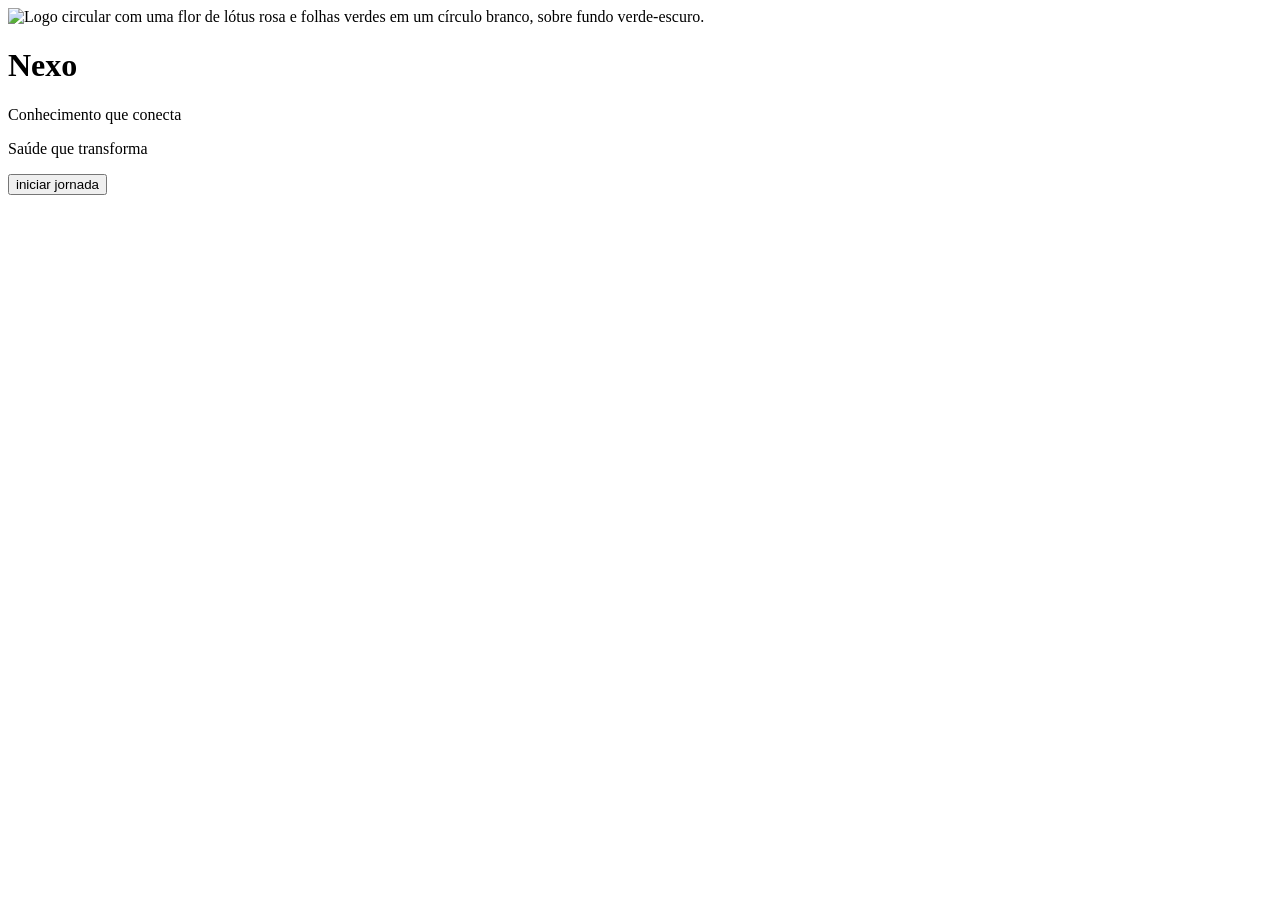
==== html/index.html @ b9619164 "criação do inicio" ====
<!DOCTYPE html>
<html lang="pt-br">
<head>
    <meta charset="UTF-8">
    <meta name="viewport" content="width=device-width, initial-scale=1.0">
    <meta name="description" content="Tela de inicio do projeto Nexo">
   
    <title>Projeto Nexo</title>
</head>
<body>

    <header>
        <img src="" alt="Logo circular com uma flor de lótus rosa e folhas verdes em um círculo branco, sobre fundo verde-escuro.">
        <h1> Nexo </h1>
    </header>

    <main>
        <section>
            <p> Conhecimento que conecta </p>
            <p> Saúde que transforma </p>

            <button> iniciar jornada </button>
        </section>
    </main>
    
</body>
</html>
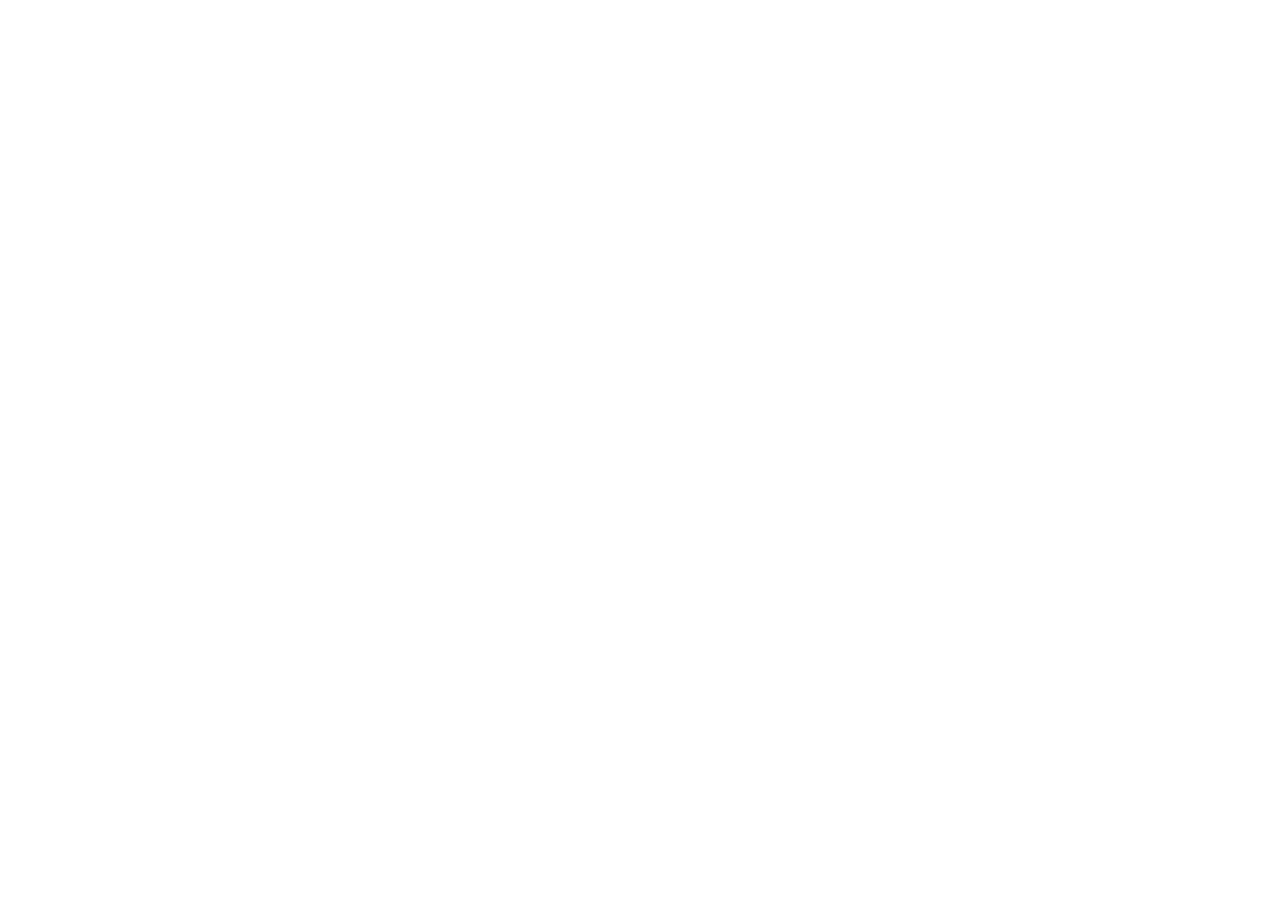
==== commit 235283c5: "criação do index" ====
--- a/html/index.html
+++ b/html/index.html
@@ -1,27 +1,11 @@
 <!DOCTYPE html>
-<html lang="pt-br">
+<html lang="en">
 <head>
     <meta charset="UTF-8">
     <meta name="viewport" content="width=device-width, initial-scale=1.0">
-    <meta name="description" content="Tela de inicio do projeto Nexo">
-   
-    <title>Projeto Nexo</title>
+    <title> Nexo || Index </title>
 </head>
 <body>
-
-    <header>
-        <img src="" alt="Logo circular com uma flor de lótus rosa e folhas verdes em um círculo branco, sobre fundo verde-escuro.">
-        <h1> Nexo </h1>
-    </header>
-
-    <main>
-        <section>
-            <p> Conhecimento que conecta </p>
-            <p> Saúde que transforma </p>
-
-            <button> iniciar jornada </button>
-        </section>
-    </main>
     
 </body>
 </html>
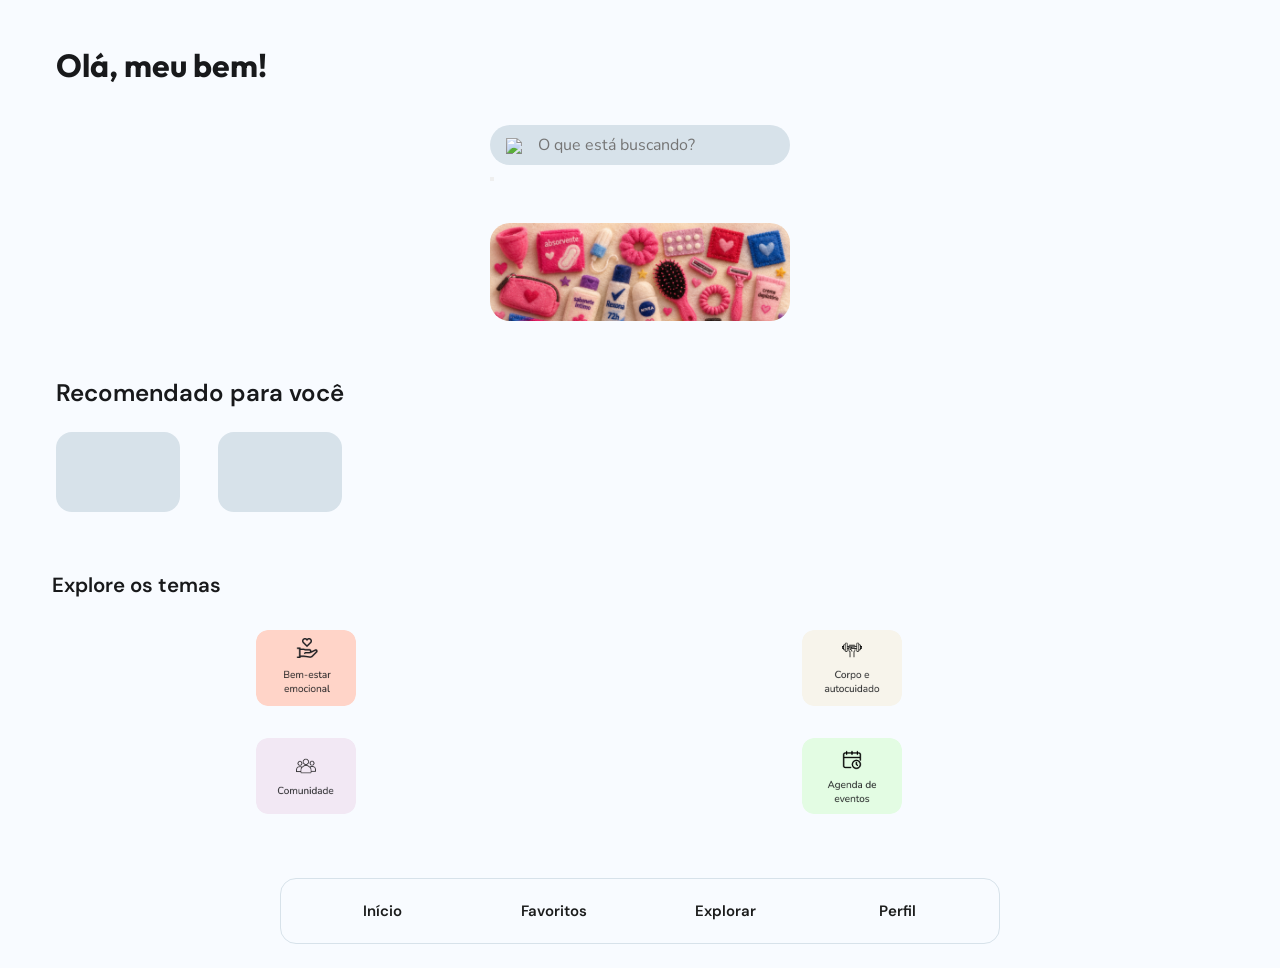
==== commit fb798e47: "criação do index" ====
--- a/html/index.html
+++ b/html/index.html
@@ -1,11 +1,95 @@
 <!DOCTYPE html>
-<html lang="en">
+<html lang="pt-br">
+
 <head>
     <meta charset="UTF-8">
     <meta name="viewport" content="width=device-width, initial-scale=1.0">
-    <title> Nexo || Index </title>
+    <link rel="preconnect" href="https://fonts.gstatic.com" crossorigin>
+    <link
+        href="https://fonts.googleapis.com/css2?family=DM+Sans:ital,opsz,wght@0,9..40,100..1000;1,9..40,100..1000&family=Inter:ital,opsz,wght@0,14..32,100..900;1,14..32,100..900&family=Nunito:ital,wght@0,200..1000;1,200..1000&family=Outfit:wght@100..900&display=swap"
+        rel="stylesheet">
+    <link rel="stylesheet" href="/css/index.css">
+    <title>Nexo || Home</title>
 </head>
+
 <body>
-    
+    <h1>Olá, meu bem!</h1>
+    <form class="form-pesquisa" action="artigos.html">
+        <label for="barraPesquisa" class="texto-acessivel">Buscar por conteúdos</label>
+        <img src="lupa-pesquisa.png" alt="">
+        <input type="search" id="barraPesquisa" name="barraPesquisa" placeholder="O que está buscando?">
+        <button class="botao-pesquisa" type="submit"><img src="lupa-pesquisa.png" alt="Pesquisar">
+        </button>
+    </form>
+    <section class="carrossel-banners">
+        <div class="agrupador-banners">
+            <div class="banner">
+                <a href="">
+                    <img src="/img/Coleção de Autocuidado em Feltro.png" alt="">
+                </a>
+            </div>
+            <div class="banner">
+                <a href="">
+                    <img src="/img/Kit Colorido de Saúde Sexual no Brasil.png" alt="">
+                </a>
+            </div>
+            <div class="banner">
+                <a href="">
+                    <img src="/img/Pins de Ansiedade e Apoio Emocional.png" alt="">
+                </a>
+            </div>
+            <div class="indicadores-carrossel">
+                <button type="button" aria-label="Mostrar carrossel-provisorio" aria-current="true"></button>
+                <button type="button" aria-label="Mostrar carrossel-provisorio-1"></button>
+                <button type="button" aria-label="Mostrar carrossel-provisorio-2"></button>
+            </div>
+        </div>
+
+    </section>
+    <section class="secao-recomendada">
+        <h2>Recomendado para você</h2>
+        <div class="grade-recomendacao">
+            <a href="" class="card-recomendacao">
+                <img src="/img/caixa.png" alt="">
+
+            </a>
+            <a href="" class="card-recomendacao">
+                <img src="/img/caixa.png" alt="">
+            </a>
+        </div>
+
+    </section>
+    <section class="explorar-temas">
+        <h2>Explore os temas</h2>
+        <div class="grade-temas">
+            <a href="" class="card-explorar">
+                <img src="/img/caixa bem-estar (2).png " alt="">
+            </a>
+            <a href="" class="card-explorar">
+                <img src="/img/caixa autocuidado.png" alt="">
+            </a>
+            <a href="" class="card-explorar">
+                <img src="/img/caixa comunidade.png" alt="">
+            </a>
+            <a href="" class="card-explorar">
+                <img src="/img/caixa eventos (2).png" alt="">
+            </a>
+        </div>
+    </section>
+    <nav>
+        <a href="">
+            <p>Início</p>
+        </a>
+        <a href="">
+            <p>Favoritos</p>
+        </a>
+        <a href="">
+            <p>Explorar</p>
+        </a>
+        <a href="">
+            <p>Perfil</p>
+        </a>
+    </nav>
 </body>
+
 </html>
--- a/css/index.css
+++ b/css/index.css
@@ -0,0 +1,360 @@
+:root{
+    --fonte-primaria: "Outfit", sans-serif;
+    --fonte-secundaria: "DM Sans", sans-serif;
+    --fonte-terciaria: "Nunito", sans-serif;
+
+    --cor--de-texto-primaria: #18191B ;
+    --cor-de-texto-secundaria: #1B1C1C;
+    --cor-primaria: #2C732C;
+    --cor-secundaria: #5B1D48;
+
+    --bg-primario: #F8FBFF;
+    --bg-secundario: #D7E2EA ;
+}
+
+*{
+    margin: 0;
+    padding: 0;
+    box-sizing: border-box;
+}
+
+html{
+    scroll-behavior: smooth;
+}
+
+body{
+    background-color: var(--bg-primario);
+}
+
+h1{
+    font-family: var(--fonte-primaria);
+   font-size: clamp(1.5rem, 5vw, 2rem);
+    font-weight: 700;
+
+    color: var(--cor--de-texto-primaria);
+
+    margin-top: clamp(24px, 5vh, 56px);
+    margin-left: clamp(20px, 5vw, 56px);
+    
+}
+
+.form-pesquisa{
+    margin-top: clamp(24px, 6vh, 40px);
+    width: 300px;
+    max-width: calc(100% - 40px);
+    position: relative;
+    margin-inline: auto;
+}
+
+.form-pesquisa img{
+    position: absolute;
+    left: 16px;
+    top: 36%;
+    transform: translateY(-50%);
+    
+    width: 16px;
+    height: 16px;
+}
+
+.form-pesquisa input{
+    font-family: var(--fonte-terciaria);
+    font-size: 16px;
+    background-color: var(--bg-secundario);
+    
+   width: 100%;
+   height: 40px;
+    
+    border-radius: 32px;
+    border: none;
+    padding: 10px 79px 10px 48px;
+}
+
+.texto-acessivel{
+    position: absolute;
+    width: 1px;
+    height: 1px;
+    padding: 0;
+    margin: -1px;
+    overflow: hidden;
+    clip: rect(0, 0, 0, 0);
+    white-space: nowrap;
+    border: 0;
+}
+
+.carrossel-banners{
+    margin-top: 40px;
+}
+
+.agrupador-banners{
+    width: min(300px, calc(100% - 40px));
+    margin-inline: auto;
+
+
+    display: flex;
+    overflow: hidden;
+    border-radius: 20px;
+}
+
+.banner{
+    flex: 0 0 100%;
+    aspect-ratio: 300 / 98;
+}
+
+.banner a{
+    display: block;
+    width: 100%;
+    height: 100%;
+}
+
+.banner img{
+    display: block;
+    width: 100%;
+    height: auto;
+    object-fit: cover;
+}
+
+.indicadores-carrossel{
+    display: flex;
+    justify-content: center;
+    align-items: center;
+    gap: 8px;
+
+    margin-top: 16px;
+}
+
+.indicadores-carrossel button{
+    width: 8px;
+    height: 8px;
+    padding: 0;
+
+    border: none;
+    border-radius: 50%;
+    background-color: var(--bg-secundario);
+}
+
+.indicadores-carrossel button[aria-current="true"]{
+    background-color: var(--cor-primaria);
+}
+
+.secao-recomendada{
+    margin-top: 56px;
+    padding-left: clamp(20px, 12.82vw, 56px);
+    padding-right: clamp(20px, 21.92vw, 96px);
+}
+
+.secao-recomendada h2{
+    font-family: var(--fonte-secundaria);
+    color: var(--cor--de-texto-primaria);
+    font-size: clamp(20px, 5.48vw, 24px);
+    font-weight: 600;
+    margin-bottom: 24px
+}
+
+.grade-recomendacao{
+    display: flex;
+    flex-direction: row;
+    align-items: center;
+    gap: clamp(16px, 3vw, 48px);
+    flex-wrap: wrap;
+}
+
+.card-recomendacao img{
+    width: clamp(100px, 16vw, 124px);
+    height: auto;
+    max-width: 100%;
+    object-fit: cover;
+    border-radius: 16px;
+    aspect-ratio: 124 / 80;
+}
+
+.explorar-temas{
+    margin-top: 56px;
+        padding-left: clamp(20px, 4.1vw, 56px);
+    padding-right: clamp(20px, 13.6vw, 186px);
+}
+
+.explorar-temas h2{
+    font-family: var(--fonte-secundaria);
+    font-size: clamp(20px, 1.6vw, 24px);
+    font-weight: 600;
+    color: var(--cor--de-texto-primaria);
+    margin-bottom: 32px;
+}
+
+.grade-temas{
+    display: grid;grid-template-columns: repeat(2, 1fr);
+    column-gap: clamp(12px, 3vw, 48px);
+    row-gap: clamp(24px, 4vw, 32px);
+    align-items: center;
+}
+
+.card-explorar{
+    display: flex;
+    flex-direction: column;
+    align-items: center;
+}
+
+.card-explorar img{
+    width: clamp(80px, 25.64vw, 100px);
+    height: auto;
+    max-width: 100%;
+    border-radius: 12px;
+    aspect-ratio: 100 / 76;
+    object-fit: cover;
+}
+
+
+/* =========================================
+   NAVEGAÇÃO PRINCIPAL
+========================================= */
+
+nav {
+    position: fixed;
+    z-index: 1000;
+
+    bottom: 0;
+    left: 0;
+
+    width: 100%;
+    min-height: 68px;
+
+    display: flex;
+    justify-content: space-around;
+    align-items: center;
+
+    padding: 8px 12px;
+
+    background-color: var(--bg-primario);
+    border-top: 1px solid var(--bg-secundario);
+
+    box-shadow: 0 -4px 16px rgba(0, 0, 0, 0.05);
+
+    /* Compatibilidade com celulares com barra de gestos */
+    padding-bottom: max(8px, env(safe-area-inset-bottom));
+}
+
+/* Links */
+
+nav a {
+    flex: 1;
+    min-width: 0;
+    min-height: 48px;
+
+    display: flex;
+    justify-content: center;
+    align-items: center;
+
+    padding: 10px 6px;
+
+    border-radius: 12px;
+
+    color: var(--cor-de-texto-secundaria);
+    text-decoration: none;
+
+    font-family: var(--fonte-secundaria);
+    font-size: 14px;
+    font-weight: 600;
+
+    transition:
+        background-color 0.2s ease,
+        color 0.2s ease;
+}
+
+/* Textos */
+
+nav a p {
+    margin: 0;
+    text-align: center;
+    line-height: 1.4;
+}
+
+/* Interação com mouse */
+
+nav a:hover {
+    color: var(--cor-primaria);
+    background-color: rgba(44, 115, 44, 0.08);
+}
+
+/* Página atual */
+
+nav a[aria-current="page"] {
+    color: var(--cor-primaria);
+    background-color: rgba(44, 115, 44, 0.10);
+    font-weight: 700;
+}
+
+/* Acessibilidade por teclado */
+
+nav a:focus-visible {
+    outline: 3px solid var(--cor-primaria);
+    outline-offset: -3px;
+}
+
+/* Remove animações para usuários que preferem
+   movimento reduzido */
+
+@media (prefers-reduced-motion: reduce) {
+    nav a {
+        transition: none;
+    }
+}
+
+/* Evita que o conteúdo da página fique escondido
+   atrás da navegação */
+
+body {
+    padding-bottom: calc(76px + env(safe-area-inset-bottom));
+}
+
+
+/* =========================================
+   TABLETS
+========================================= */
+
+@media (min-width: 600px) {
+
+    nav {
+        padding-left: 24px;
+        padding-right: 24px;
+    }
+
+    nav a {
+        max-width: 160px;
+        font-size: 15px;
+    }
+
+}
+
+
+/* =========================================
+   DESKTOP
+========================================= */
+
+@media (min-width: 1024px) {
+
+    nav {
+        position: static;
+
+        width: min(90%, 720px);
+        min-height: 64px;
+
+        margin: 64px auto 24px;
+
+        padding: 8px 16px;
+
+        border: 1px solid var(--bg-secundario);
+        border-radius: 16px;
+
+        box-shadow: none;
+    }
+
+    nav a {
+        max-width: none;
+        font-size: 15px;
+    }
+
+    body {
+        padding-bottom: 0;
+    }
+
+}
